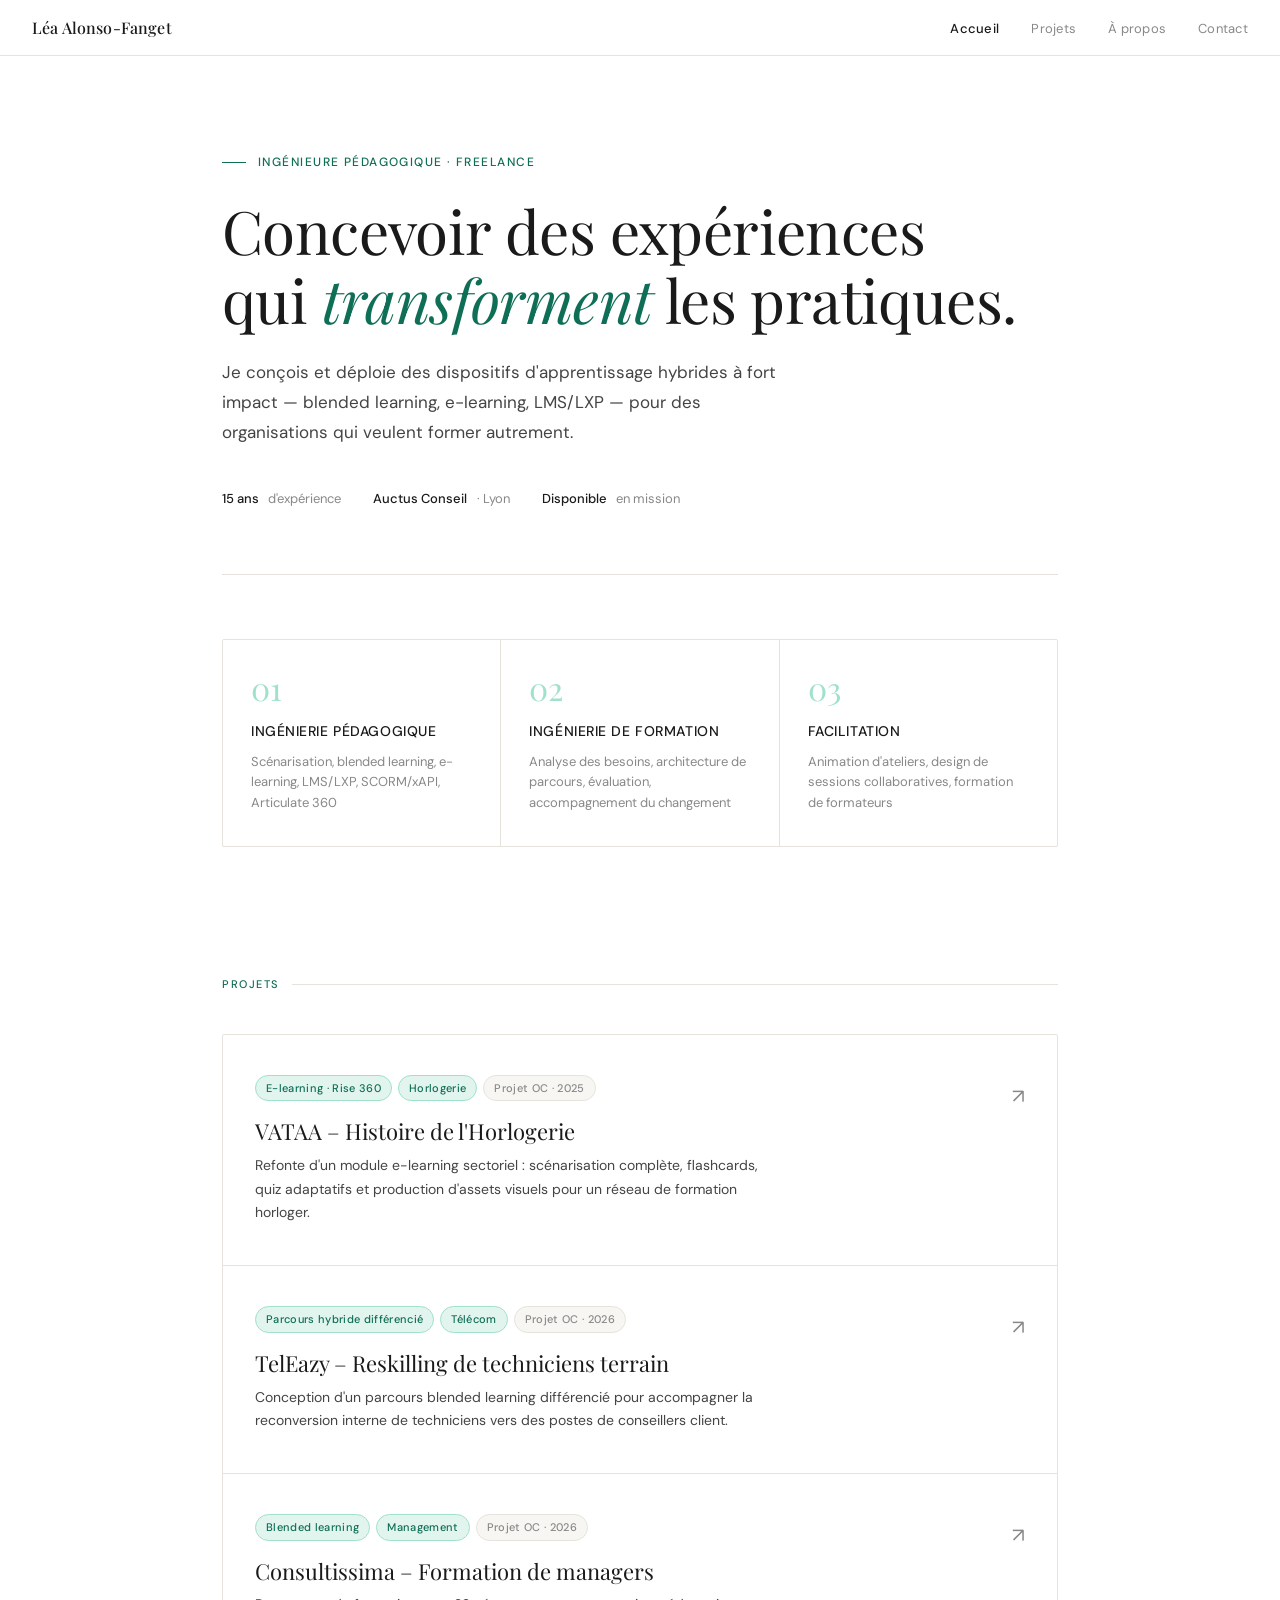
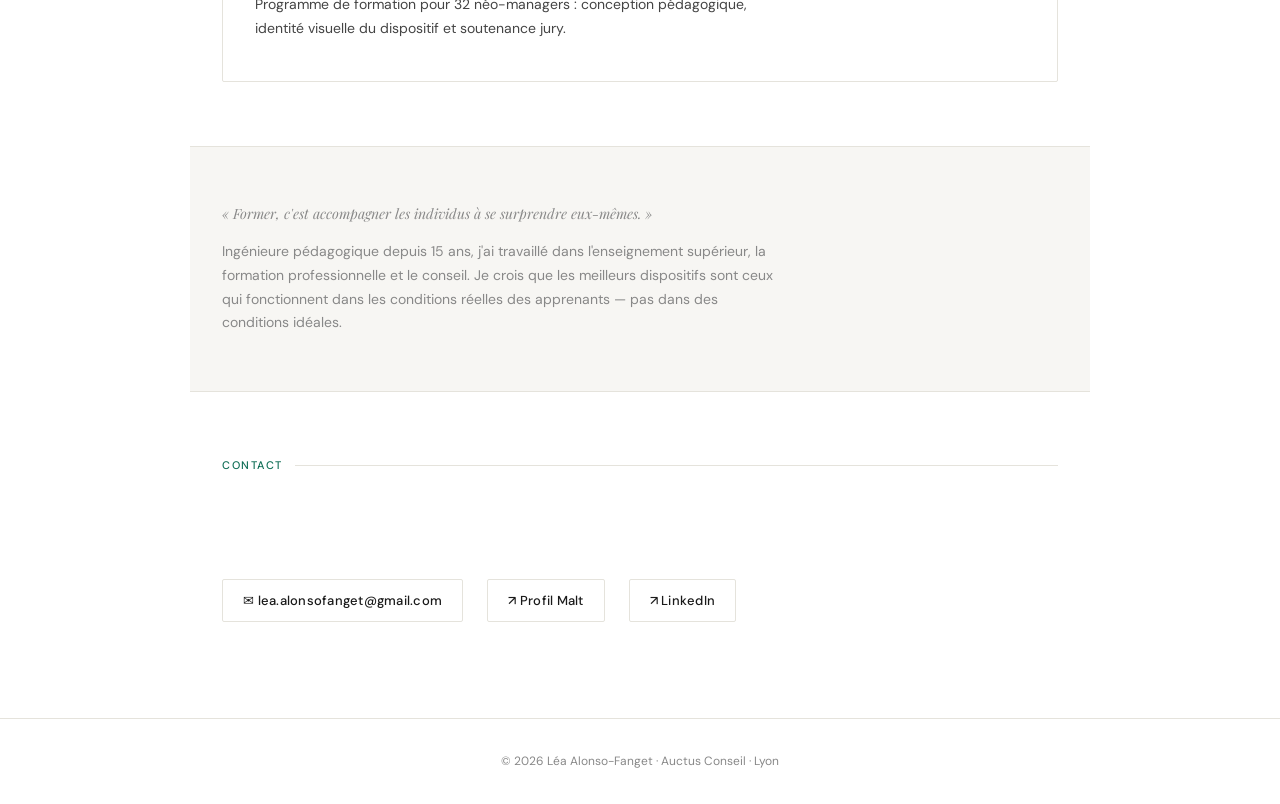
==== index.html @ 4d059c0f "Add files via upload" ====
<!DOCTYPE html>
<html lang="fr">
<head>
  <meta charset="UTF-8">
  <meta name="viewport" content="width=device-width, initial-scale=1.0">
  <title>Léa Alonso-Fanget — Portfolio Ingénierie Pédagogique</title>
  <meta name="description" content="Portfolio de Léa Alonso-Fanget, ingénieure pédagogique freelance spécialisée en blended learning, LMS/LXP et formation de formateurs.">
  <link rel="stylesheet" href="style.css">
</head>
<body>

<nav>
  <a href="index.html" class="nav-brand">Léa Alonso-Fanget</a>
  <ul class="nav-links">
    <li><a href="index.html" class="active">Accueil</a></li>
    <li><a href="#projets">Projets</a></li>
    <li><a href="apropos.html">À propos</a></li>
    <li><a href="#contact">Contact</a></li>
  </ul>
</nav>

<div class="pt-nav">
<main>

  <!-- HERO -->
  <section class="hero">
    <div class="hero-eyebrow">Ingénieure pédagogique · Freelance</div>
    <h1>Concevoir des expériences<br>qui <em>transforment</em> les pratiques.</h1>
    <p class="hero-sub">
      Je conçois et déploie des dispositifs d'apprentissage hybrides à fort impact — blended learning, e-learning, LMS/LXP — pour des organisations qui veulent former autrement.
    </p>
    <div class="hero-meta">
      <div class="hero-meta-item"><strong>15 ans</strong>&nbsp;d'expérience</div>
      <div class="hero-meta-item"><strong>Auctus Conseil</strong>&nbsp;· Lyon</div>
      <div class="hero-meta-item"><strong>Disponible</strong>&nbsp;en mission</div>
    </div>
  </section>

  <!-- PILLARS -->
  <div class="pillars">
    <div class="pillar">
      <div class="pillar-num">01</div>
      <h3>Ingénierie pédagogique</h3>
      <p>Scénarisation, blended learning, e-learning, LMS/LXP, SCORM/xAPI, Articulate 360</p>
    </div>
    <div class="pillar">
      <div class="pillar-num">02</div>
      <h3>Ingénierie de formation</h3>
      <p>Analyse des besoins, architecture de parcours, évaluation, accompagnement du changement</p>
    </div>
    <div class="pillar">
      <div class="pillar-num">03</div>
      <h3>Facilitation</h3>
      <p>Animation d'ateliers, design de sessions collaboratives, formation de formateurs</p>
    </div>
  </div>

  <!-- PROJECTS -->
  <section class="projects" id="projets">
    <div class="section-label">Projets</div>
    <div class="project-grid">

      <a href="projet-vataa.html" class="project-card">
        <div>
          <div class="project-tags">
            <span class="tag">E-learning · Rise 360</span>
            <span class="tag">Horlogerie</span>
            <span class="tag gray">Projet OC · 2025</span>
          </div>
          <div class="project-title">VATAA – Histoire de l'Horlogerie</div>
          <p class="project-desc">Refonte d'un module e-learning sectoriel : scénarisation complète, flashcards, quiz adaptatifs et production d'assets visuels pour un réseau de formation horloger.</p>
        </div>
        <div class="arrow">↗</div>
      </a>

      <a href="projet-teleazy.html" class="project-card">
        <div>
          <div class="project-tags">
            <span class="tag">Parcours hybride différencié</span>
            <span class="tag">Télécom</span>
            <span class="tag gray">Projet OC · 2026</span>
          </div>
          <div class="project-title">TelEazy – Reskilling de techniciens terrain</div>
          <p class="project-desc">Conception d'un parcours blended learning différencié pour accompagner la reconversion interne de techniciens vers des postes de conseillers client.</p>
        </div>
        <div class="arrow">↗</div>
      </a>

      <a href="projet-consultissima.html" class="project-card">
        <div>
          <div class="project-tags">
            <span class="tag">Blended learning</span>
            <span class="tag">Management</span>
            <span class="tag gray">Projet OC · 2026</span>
          </div>
          <div class="project-title">Consultissima – Formation de managers</div>
          <p class="project-desc">Programme de formation pour 32 néo-managers : conception pédagogique, identité visuelle du dispositif et soutenance jury.</p>
        </div>
        <div class="arrow">↗</div>
      </a>

    </div>
  </section>

  <!-- ABOUT STRIP -->
  <div class="about-strip">
    <p class="baseline">« Former, c'est accompagner les individus à se surprendre eux-mêmes. »</p>
    <p>Ingénieure pédagogique depuis 15 ans, j'ai travaillé dans l'enseignement supérieur, la formation professionnelle et le conseil. Je crois que les meilleurs dispositifs sont ceux qui fonctionnent dans les conditions réelles des apprenants — pas dans des conditions idéales.</p>
  </div>

  <!-- CONTACT -->
  <section id="contact" style="padding: 4rem 0 2rem;">
    <div class="section-label">Contact</div>
    <div class="contact">
      <a href="mailto:lea.alonsofanget@gmail.com" class="contact-link">✉ lea.alonsofanget@gmail.com</a>
      <a href="https://www.malt.fr/profile/leafanget" target="_blank" class="contact-link">↗ Profil Malt</a>
      <a href="https://www.linkedin.com/in/leafanget" target="_blank" class="contact-link">↗ LinkedIn</a>
    </div>
  </section>

</main>
</div>

<footer>
  <p>© 2026 Léa Alonso-Fanget · Auctus Conseil · Lyon</p>
</footer>

</body>
</html>
---- style.css ----
@import url('https://fonts.googleapis.com/css2?family=Playfair+Display:ital,wght@0,400;0,500;1,400&family=DM+Sans:wght@300;400;500&display=swap');

:root {
  --teal: #0F6E56;
  --teal-mid: #1D9E75;
  --teal-light: #E1F5EE;
  --teal-border: #9FE1CB;
  --ink: #1A1A1A;
  --ink-soft: #444;
  --muted: #888;
  --surface: #F7F6F3;
  --white: #FFFFFF;
  --border: #E5E3DC;
  --max: 900px;
}

* { box-sizing: border-box; margin: 0; padding: 0; }

html { scroll-behavior: smooth; }

body {
  font-family: 'DM Sans', sans-serif;
  font-weight: 400;
  color: var(--ink);
  background: var(--white);
  line-height: 1.7;
  -webkit-font-smoothing: antialiased;
}

/* ── NAV ── */
nav {
  position: fixed; top: 0; left: 0; right: 0; z-index: 100;
  background: rgba(255,255,255,0.92);
  backdrop-filter: blur(12px);
  border-bottom: 1px solid var(--border);
  padding: 0 2rem;
  height: 56px;
  display: flex; align-items: center; justify-content: space-between;
}
.nav-brand {
  font-family: 'Playfair Display', serif;
  font-size: 1rem; font-weight: 500;
  color: var(--ink); text-decoration: none;
  letter-spacing: 0.01em;
}
.nav-links { display: flex; gap: 2rem; list-style: none; }
.nav-links a {
  font-size: 0.8125rem; font-weight: 400;
  color: var(--muted); text-decoration: none;
  letter-spacing: 0.02em;
  transition: color 0.2s;
}
.nav-links a:hover { color: var(--teal); }
.nav-links a.active { color: var(--ink); font-weight: 500; }

/* ── LAYOUT ── */
main { max-width: var(--max); margin: 0 auto; padding: 0 2rem; }
.pt-nav { padding-top: 56px; }

/* ── HERO ── */
.hero {
  padding: 6rem 0 4rem;
  border-bottom: 1px solid var(--border);
}
.hero-eyebrow {
  font-size: 0.75rem; letter-spacing: 0.12em; text-transform: uppercase;
  color: var(--teal); font-weight: 500; margin-bottom: 1.5rem;
  display: flex; align-items: center; gap: 0.75rem;
}
.hero-eyebrow::before {
  content: ''; display: inline-block;
  width: 24px; height: 1px; background: var(--teal);
}
.hero h1 {
  font-family: 'Playfair Display', serif;
  font-size: clamp(2.5rem, 5vw, 3.75rem);
  font-weight: 400; line-height: 1.15;
  color: var(--ink); margin-bottom: 1.5rem;
  letter-spacing: -0.01em;
}
.hero h1 em { font-style: italic; color: var(--teal); }
.hero-sub {
  font-size: 1.0625rem; color: var(--ink-soft);
  max-width: 560px; line-height: 1.75;
  margin-bottom: 2.5rem;
}
.hero-meta {
  display: flex; gap: 2rem; flex-wrap: wrap;
}
.hero-meta-item {
  font-size: 0.8125rem; color: var(--muted);
  display: flex; align-items: center; gap: 0.4rem;
}
.hero-meta-item strong { color: var(--ink); font-weight: 500; }

/* ── PILLARS ── */
.pillars {
  display: grid; grid-template-columns: repeat(3, 1fr);
  gap: 1px; background: var(--border);
  border: 1px solid var(--border); border-radius: 2px;
  margin: 4rem 0;
  overflow: hidden;
}
.pillar {
  background: var(--white); padding: 2rem 1.75rem;
}
.pillar-num {
  font-family: 'Playfair Display', serif;
  font-size: 2rem; color: var(--teal-border);
  font-weight: 400; line-height: 1; margin-bottom: 1rem;
}
.pillar h3 {
  font-size: 0.875rem; font-weight: 500; letter-spacing: 0.04em;
  text-transform: uppercase; color: var(--ink); margin-bottom: 0.5rem;
}
.pillar p { font-size: 0.8125rem; color: var(--muted); line-height: 1.6; }

/* ── SECTION TITLE ── */
.section-label {
  font-size: 0.6875rem; letter-spacing: 0.14em; text-transform: uppercase;
  color: var(--teal); font-weight: 500;
  display: flex; align-items: center; gap: 0.75rem; margin-bottom: 2.5rem;
}
.section-label::after {
  content: ''; flex: 1; height: 1px; background: var(--border);
}

/* ── PROJECT CARDS ── */
.projects { padding: 4rem 0; }
.project-grid { display: grid; gap: 1px; background: var(--border); border: 1px solid var(--border); border-radius: 2px; overflow: hidden; }
.project-card {
  background: var(--white);
  padding: 2.5rem 2rem;
  display: grid; grid-template-columns: 1fr auto;
  gap: 1.5rem; align-items: start;
  text-decoration: none; color: inherit;
  transition: background 0.2s;
}
.project-card:hover { background: var(--surface); }
.project-card:hover .arrow { transform: translate(4px, -4px); }
.project-tags { display: flex; gap: 6px; flex-wrap: wrap; margin-bottom: 1rem; }
.tag {
  font-size: 0.6875rem; padding: 3px 10px; border-radius: 20px;
  background: var(--teal-light); color: var(--teal);
  font-weight: 500; letter-spacing: 0.03em;
  border: 1px solid var(--teal-border);
}
.tag.gray { background: var(--surface); color: var(--muted); border-color: var(--border); }
.project-title {
  font-family: 'Playfair Display', serif;
  font-size: 1.375rem; font-weight: 400; margin-bottom: 0.5rem;
  color: var(--ink); line-height: 1.3;
}
.project-desc { font-size: 0.875rem; color: var(--ink-soft); line-height: 1.7; max-width: 520px; }
.arrow {
  font-size: 1.25rem; color: var(--muted);
  transition: transform 0.2s, color 0.2s;
  margin-top: 0.25rem;
}
.project-card:hover .arrow { color: var(--teal); }

/* ── ABOUT STRIP ── */
.about-strip {
  background: var(--surface); border-top: 1px solid var(--border);
  border-bottom: 1px solid var(--border);
  padding: 3.5rem 0; margin: 0 -2rem;
  padding-left: 2rem; padding-right: 2rem;
}
.baseline {
  font-family: 'Playfair Display', serif;
  font-size: clamp(1.125rem, 2.5vw, 1.5rem);
  font-style: italic; color: var(--ink);
  max-width: 640px; line-height: 1.5;
  margin-bottom: 1rem;
}
.about-strip p { font-size: 0.875rem; color: var(--muted); max-width: 560px; }

/* ── CONTACT ── */
.contact { padding: 4rem 0; display: flex; gap: 1.5rem; flex-wrap: wrap; }
.contact-link {
  font-size: 0.8125rem; font-weight: 500;
  color: var(--ink); text-decoration: none;
  padding: 0.6rem 1.25rem;
  border: 1px solid var(--border); border-radius: 2px;
  display: flex; align-items: center; gap: 0.5rem;
  transition: all 0.2s; letter-spacing: 0.02em;
}
.contact-link:hover { border-color: var(--teal); color: var(--teal); }

/* ── FOOTER ── */
footer {
  border-top: 1px solid var(--border);
  padding: 2rem; text-align: center;
  font-size: 0.75rem; color: var(--muted);
}

/* ── PROJECT PAGE ── */
.project-hero {
  padding: 5rem 0 3rem;
  border-bottom: 1px solid var(--border);
}
.back-link {
  font-size: 0.8125rem; color: var(--muted);
  text-decoration: none; display: inline-flex;
  align-items: center; gap: 0.4rem;
  margin-bottom: 2.5rem;
  transition: color 0.2s;
}
.back-link:hover { color: var(--teal); }
.project-hero-tags { margin-bottom: 1.25rem; display: flex; gap: 6px; flex-wrap: wrap; }
.project-hero h1 {
  font-family: 'Playfair Display', serif;
  font-size: clamp(2rem, 4vw, 2.875rem);
  font-weight: 400; line-height: 1.2;
  color: var(--ink); margin-bottom: 1rem;
}
.project-hero-sub { font-size: 1rem; color: var(--ink-soft); max-width: 600px; line-height: 1.75; }
.project-meta-bar {
  display: flex; gap: 2.5rem; flex-wrap: wrap;
  padding: 1.5rem 0; border-top: 1px solid var(--border);
  margin-top: 2rem;
}
.project-meta-item { }
.project-meta-label { font-size: 0.6875rem; text-transform: uppercase; letter-spacing: 0.1em; color: var(--muted); margin-bottom: 0.2rem; }
.project-meta-value { font-size: 0.875rem; font-weight: 500; color: var(--ink); }

/* ── KPI ROW ── */
.kpi-row {
  display: grid; grid-template-columns: repeat(auto-fit, minmax(140px, 1fr));
  gap: 1px; background: var(--border);
  border: 1px solid var(--border); border-radius: 2px;
  margin: 3rem 0; overflow: hidden;
}
.kpi-item { background: var(--white); padding: 1.5rem; }
.kpi-num {
  font-family: 'Playfair Display', serif;
  font-size: 1.75rem; color: var(--teal);
  font-weight: 400; line-height: 1; margin-bottom: 0.4rem;
}
.kpi-label { font-size: 0.75rem; color: var(--muted); line-height: 1.4; }

/* ── CONTENT SECTIONS ── */
.content-section { padding: 3rem 0; border-bottom: 1px solid var(--border); }
.content-section:last-of-type { border-bottom: none; }
.content-section h2 {
  font-family: 'Playfair Display', serif;
  font-size: 1.375rem; font-weight: 400;
  color: var(--ink); margin-bottom: 1.5rem;
}
.content-section p { font-size: 0.9375rem; color: var(--ink-soft); line-height: 1.8; margin-bottom: 1rem; }
.content-section p:last-child { margin-bottom: 0; }

/* ── STEPS ── */
.steps { list-style: none; }
.step {
  display: grid; grid-template-columns: 2rem 1fr;
  gap: 1rem; padding: 1.25rem 0;
  border-bottom: 1px solid var(--border);
}
.step:last-child { border-bottom: none; }
.step-n {
  font-family: 'Playfair Display', serif;
  font-size: 0.875rem; color: var(--teal-border);
  font-style: italic; padding-top: 0.1rem;
}
.step-title { font-size: 0.875rem; font-weight: 500; color: var(--ink); margin-bottom: 0.3rem; }
.step-body { font-size: 0.875rem; color: var(--ink-soft); line-height: 1.7; }

/* ── LIVRABLES ── */
.livrables {
  display: grid; grid-template-columns: repeat(auto-fit, minmax(180px, 1fr));
  gap: 1px; background: var(--border); border: 1px solid var(--border);
  border-radius: 2px; overflow: hidden;
}
.livrable-item {
  background: var(--white); padding: 1.25rem 1.5rem;
  font-size: 0.8125rem; color: var(--ink-soft);
  display: flex; align-items: flex-start; gap: 0.6rem; line-height: 1.5;
}
.livrable-item::before {
  content: '→'; color: var(--teal); font-weight: 500;
  flex-shrink: 0; margin-top: 0.05rem;
}

/* ── KPI EVAL ── */
.kpi-list { list-style: none; }
.kpi-list li {
  font-size: 0.9375rem; color: var(--ink-soft);
  padding: 0.6rem 0 0.6rem 1.25rem;
  border-bottom: 1px solid var(--border);
  position: relative; line-height: 1.6;
}
.kpi-list li:last-child { border-bottom: none; }
.kpi-list li::before {
  content: ''; position: absolute; left: 0; top: 1rem;
  width: 5px; height: 5px; border-radius: 50%;
  background: var(--teal);
}

/* ── TOOLS ── */
.tools { display: flex; flex-wrap: wrap; gap: 8px; }
.tool-chip {
  font-size: 0.75rem; padding: 5px 14px;
  border: 1px solid var(--border); border-radius: 2px;
  color: var(--ink-soft); background: var(--white);
}

/* ── REFLEXIVITY ── */
.reflexivity {
  background: var(--surface); border-left: 3px solid var(--teal);
  padding: 1.5rem 1.75rem; border-radius: 0 2px 2px 0;
  margin-top: 1.5rem;
}
.reflexivity p { font-size: 0.9375rem; color: var(--ink-soft); font-style: italic; line-height: 1.8; }

/* ── PERSONAS ── */
.personas { display: grid; grid-template-columns: 1fr 1fr; gap: 1px; background: var(--border); border: 1px solid var(--border); border-radius: 2px; overflow: hidden; margin: 1.5rem 0; }
.persona { background: var(--white); padding: 1.5rem; }
.persona-name { font-family: 'Playfair Display', serif; font-size: 1.125rem; font-weight: 400; color: var(--ink); margin-bottom: 0.2rem; }
.persona-role { font-size: 0.75rem; text-transform: uppercase; letter-spacing: 0.08em; color: var(--teal); margin-bottom: 1rem; font-weight: 500; }
.persona-trait { font-size: 0.8125rem; color: var(--ink-soft); padding: 0.35rem 0; border-bottom: 1px solid var(--border); line-height: 1.5; display: flex; gap: 0.5rem; }
.persona-trait:last-child { border-bottom: none; }
.persona-trait::before { content: '–'; color: var(--teal); flex-shrink: 0; }

/* ── PHASES ── */
.phases { list-style: none; }
.phase-item { display: grid; grid-template-columns: 3rem 1fr; gap: 1rem; padding: 1.25rem 0; border-bottom: 1px solid var(--border); align-items: start; }
.phase-item:last-child { border-bottom: none; }
.phase-n { font-family: 'Playfair Display', serif; font-size: 1.5rem; color: var(--teal-border); font-weight: 400; line-height: 1; padding-top: 0.15rem; }
.phase-title { font-size: 0.875rem; font-weight: 500; color: var(--ink); margin-bottom: 0.3rem; display: flex; align-items: center; gap: 0.5rem; flex-wrap: wrap; }
.phase-badge { font-size: 0.6875rem; padding: 2px 8px; border-radius: 10px; background: var(--teal-light); color: var(--teal); border: 1px solid var(--teal-border); font-weight: 400; }
.phase-desc { font-size: 0.8125rem; color: var(--ink-soft); line-height: 1.7; }

/* ── PAGE NAV ── */
.page-nav { display: flex; justify-content: space-between; padding: 3rem 0; border-top: 1px solid var(--border); margin-top: 2rem; }
.page-nav-link { font-size: 0.8125rem; color: var(--muted); text-decoration: none; display: flex; align-items: center; gap: 0.5rem; transition: color 0.2s; }
.page-nav-link:hover { color: var(--teal); }
.page-nav-link span { font-family: 'Playfair Display', serif; font-style: italic; color: var(--ink); font-size: 0.9375rem; display: block; margin-top: 0.2rem; }

@media (max-width: 640px) {
  nav { padding: 0 1rem; }
  .nav-links { display: none; }
  main { padding: 0 1.25rem; }
  .pillars { grid-template-columns: 1fr; }
  .personas { grid-template-columns: 1fr; }
  .about-strip { margin: 0 -1.25rem; padding-left: 1.25rem; padding-right: 1.25rem; }
}
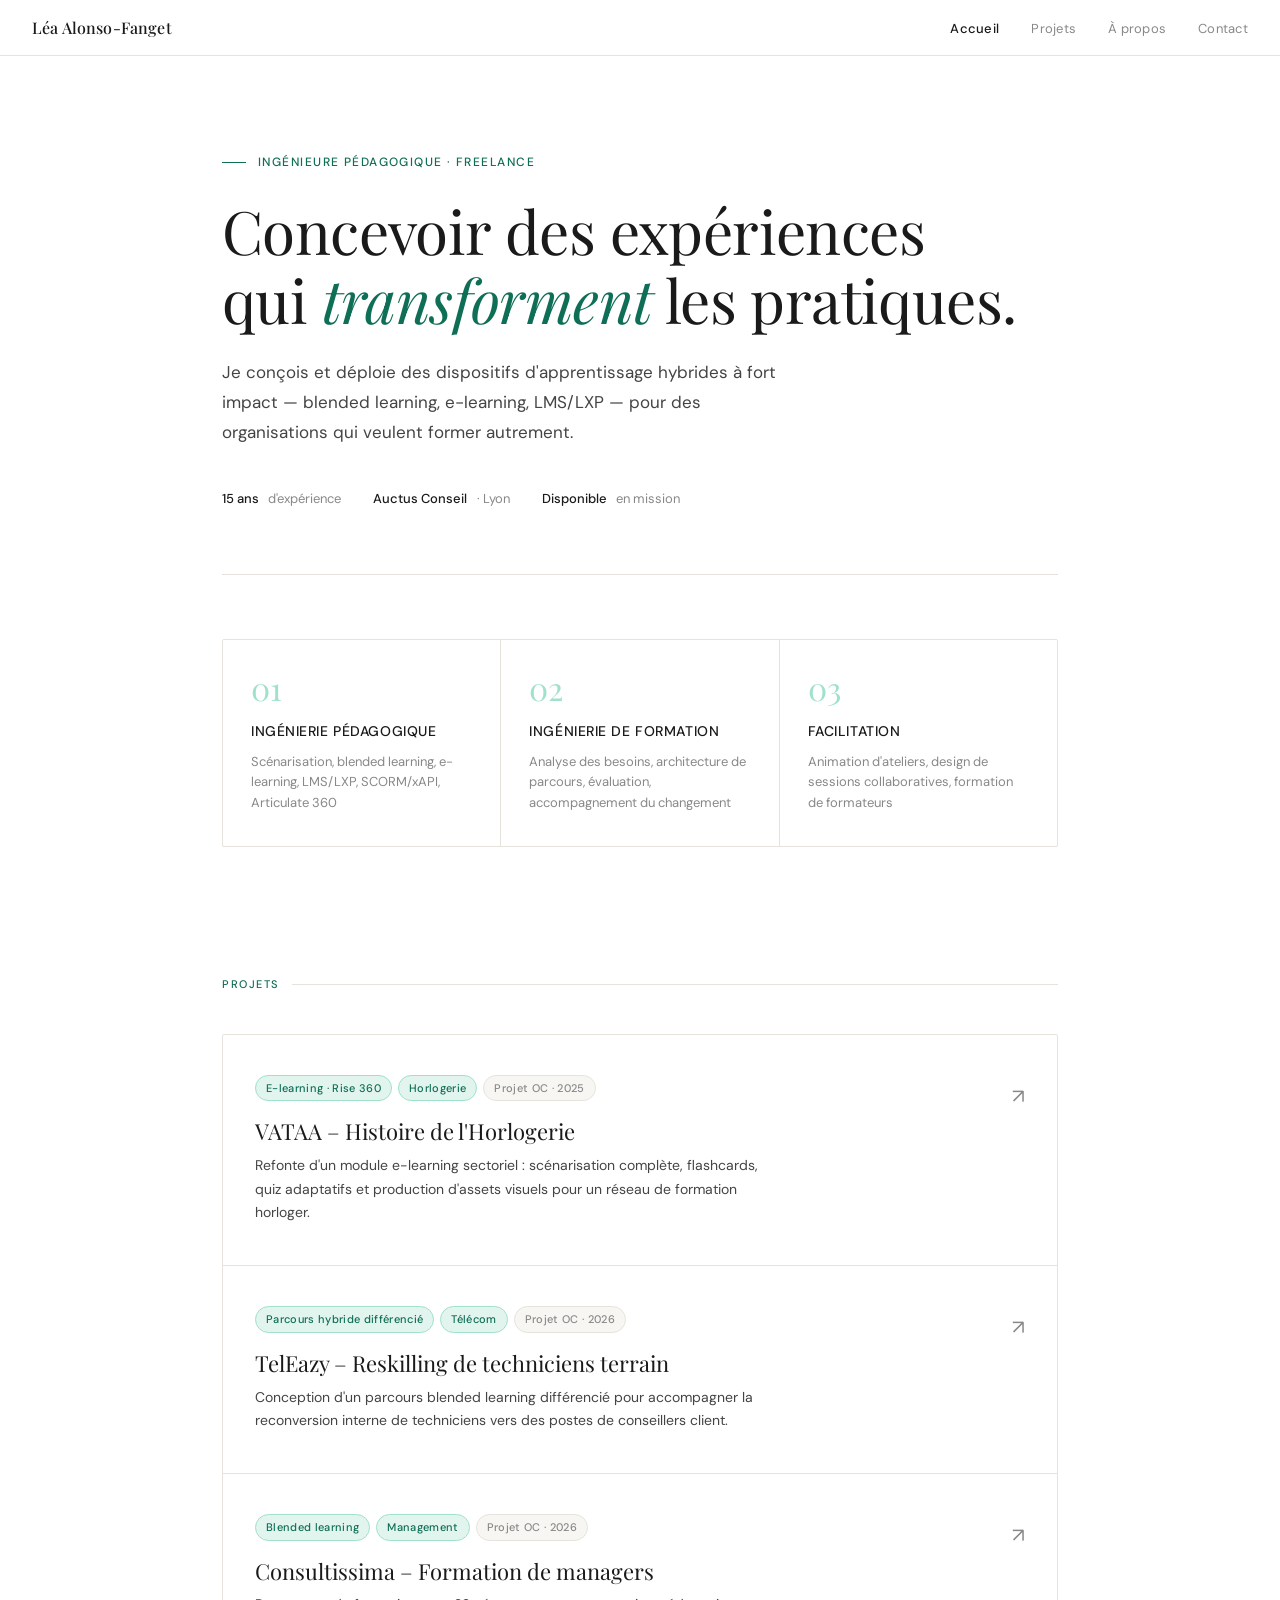
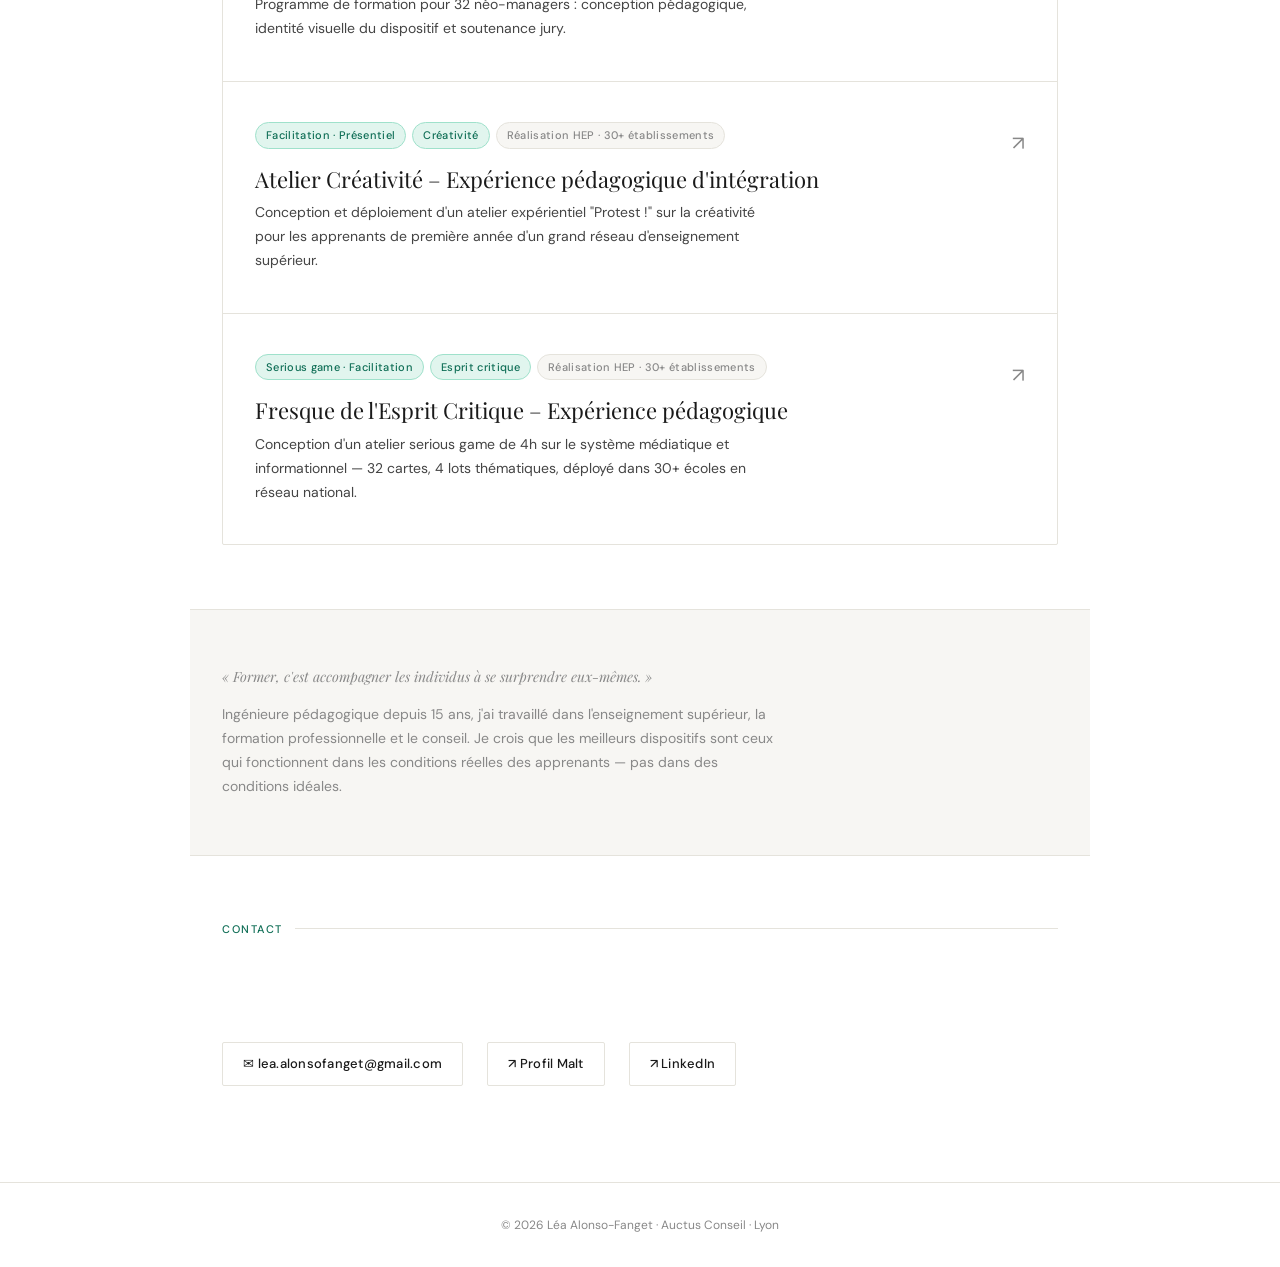
==== commit 15732bf5: "Add files via upload" ====
--- a/index.html
+++ b/index.html
@@ -99,6 +99,33 @@
         <div class="arrow">↗</div>
       </a>
 
+
+      <a href="projet-hep-creativite.html" class="project-card">
+        <div>
+          <div class="project-tags">
+            <span class="tag">Facilitation · Présentiel</span>
+            <span class="tag">Créativité</span>
+            <span class="tag gray">Réalisation HEP · 30+ établissements</span>
+          </div>
+          <div class="project-title">Atelier Créativité – Expérience pédagogique d'intégration</div>
+          <p class="project-desc">Conception et déploiement d'un atelier expérientiel "Protest !" sur la créativité pour les apprenants de première année d'un grand réseau d'enseignement supérieur.</p>
+        </div>
+        <div class="arrow">↗</div>
+      </a>
+
+      <a href="projet-hep-espritcritique.html" class="project-card">
+        <div>
+          <div class="project-tags">
+            <span class="tag">Serious game · Facilitation</span>
+            <span class="tag">Esprit critique</span>
+            <span class="tag gray">Réalisation HEP · 30+ établissements</span>
+          </div>
+          <div class="project-title">Fresque de l'Esprit Critique – Expérience pédagogique</div>
+          <p class="project-desc">Conception d'un atelier serious game de 4h sur le système médiatique et informationnel — 32 cartes, 4 lots thématiques, déployé dans 30+ écoles en réseau national.</p>
+        </div>
+        <div class="arrow">↗</div>
+      </a>
+
     </div>
   </section>
 
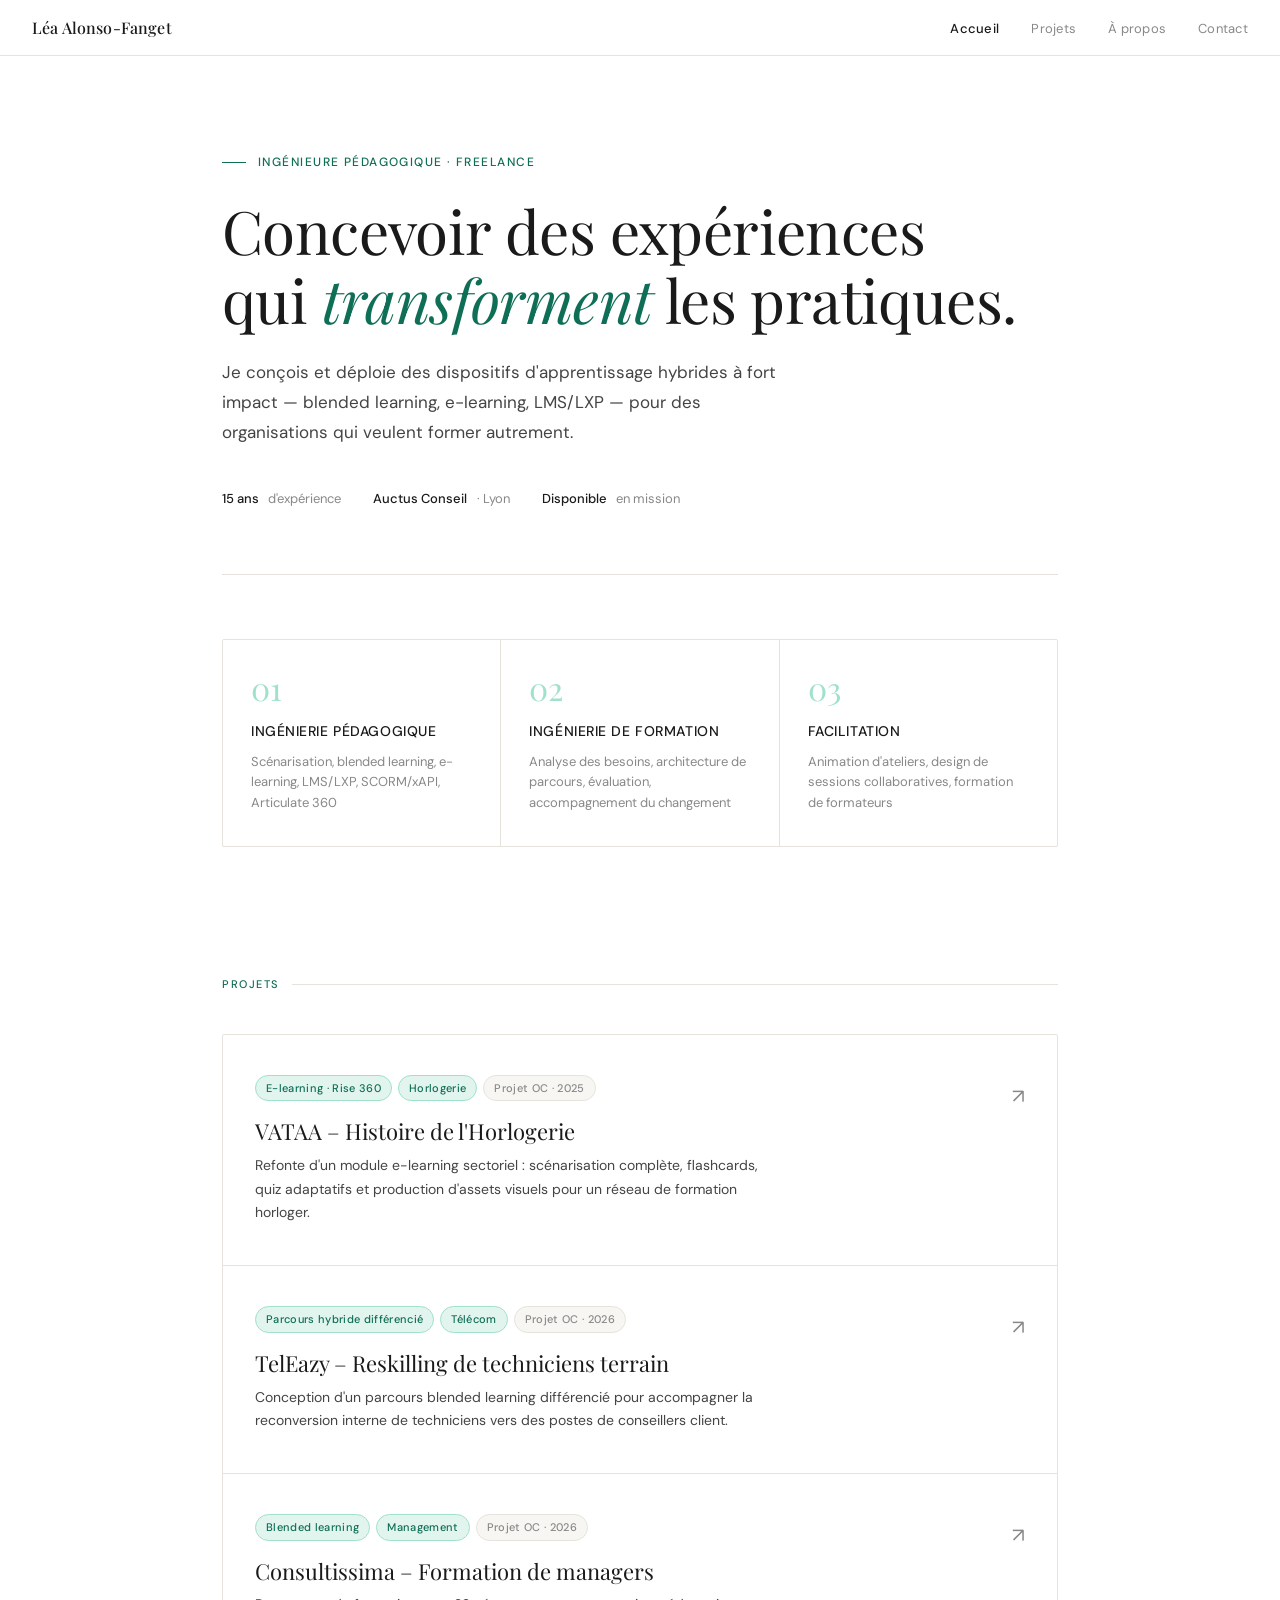
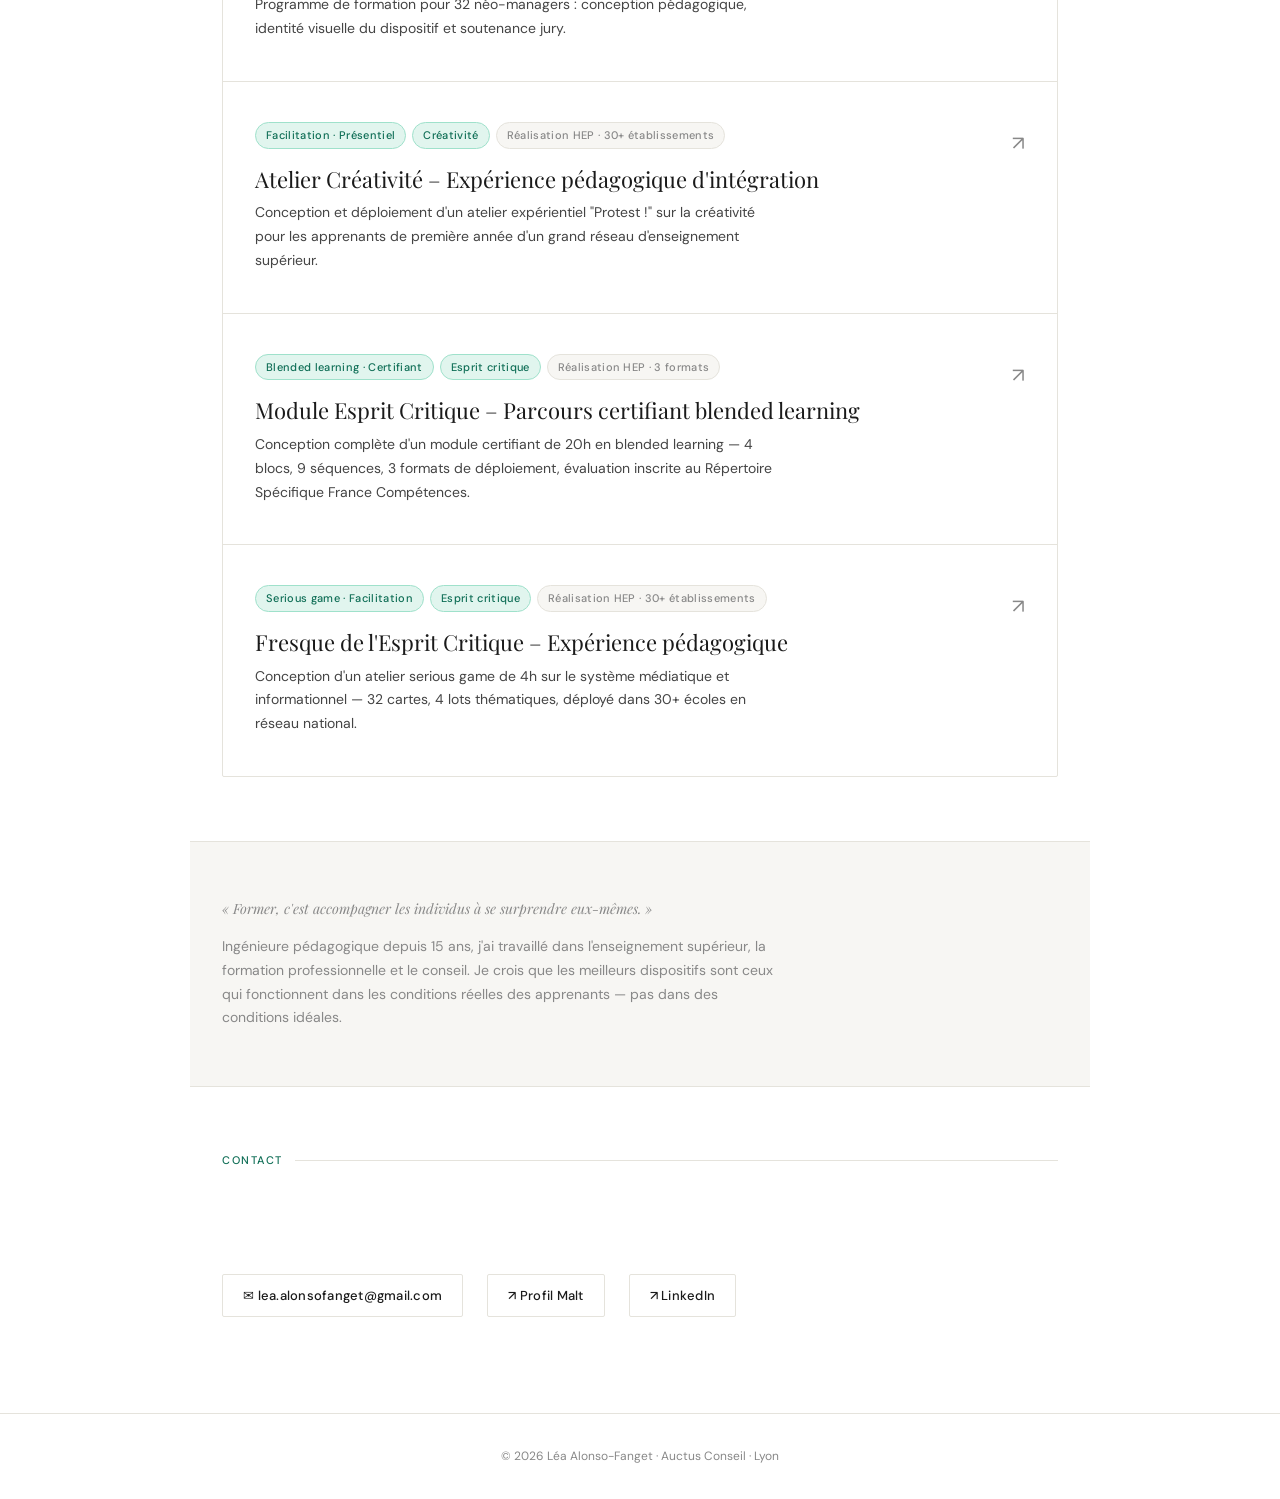
==== commit 319089de: "Add files via upload" ====
--- a/index.html
+++ b/index.html
@@ -113,6 +113,19 @@
         <div class="arrow">↗</div>
       </a>
 
+      <a href="projet-hep-module-espritcritique.html" class="project-card">
+        <div>
+          <div class="project-tags">
+            <span class="tag">Blended learning · Certifiant</span>
+            <span class="tag">Esprit critique</span>
+            <span class="tag gray">Réalisation HEP · 3 formats</span>
+          </div>
+          <div class="project-title">Module Esprit Critique – Parcours certifiant blended learning</div>
+          <p class="project-desc">Conception complète d'un module certifiant de 20h en blended learning — 4 blocs, 9 séquences, 3 formats de déploiement, évaluation inscrite au Répertoire Spécifique France Compétences.</p>
+        </div>
+        <div class="arrow">↗</div>
+      </a>
+
       <a href="projet-hep-espritcritique.html" class="project-card">
         <div>
           <div class="project-tags">
